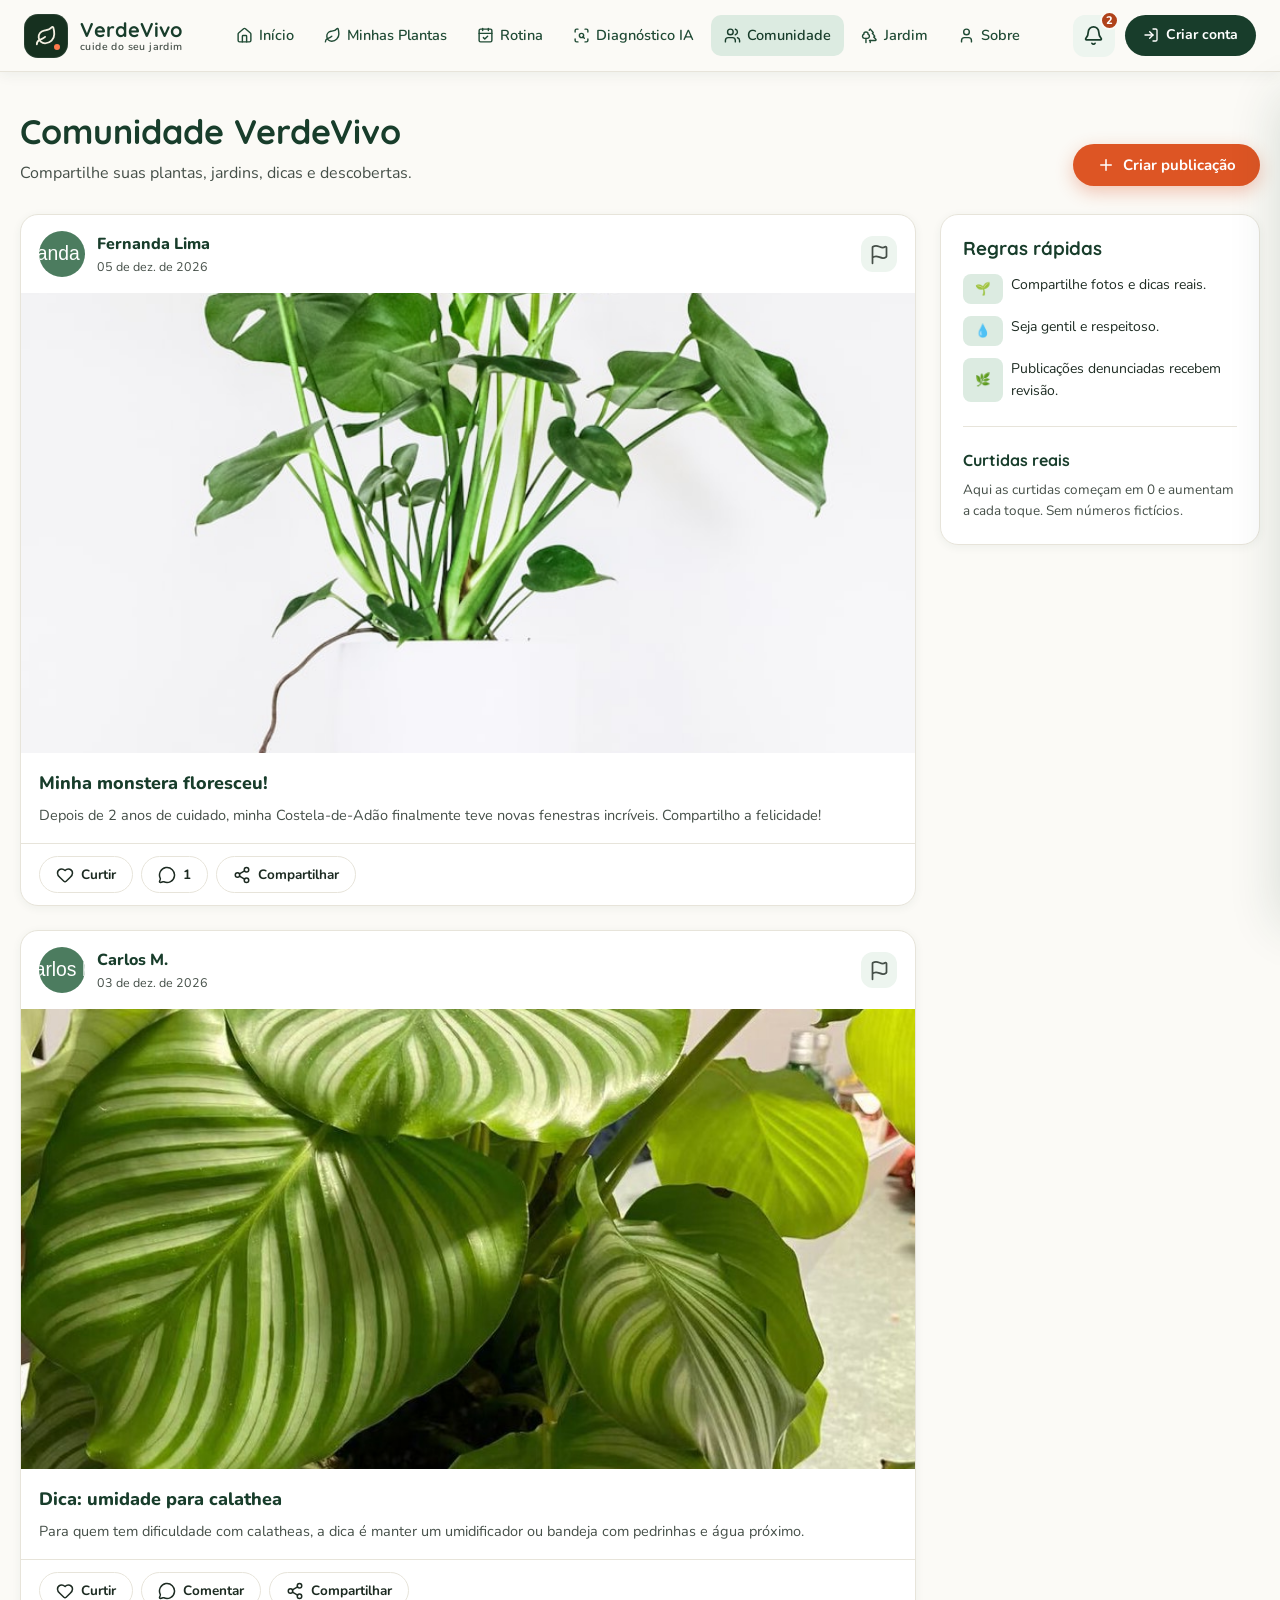
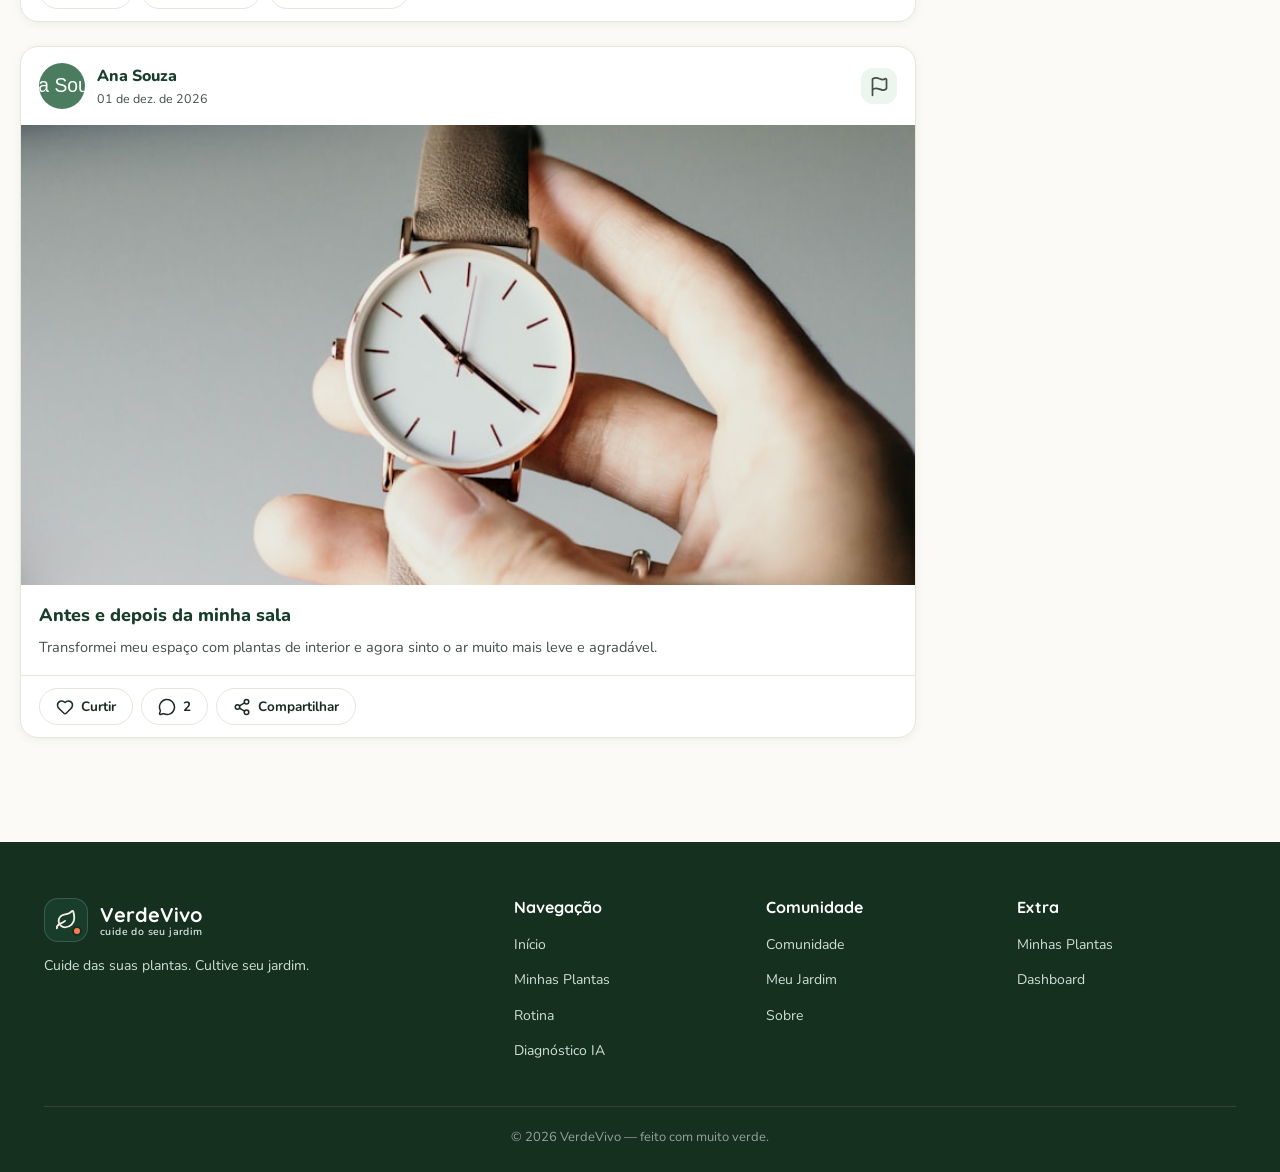
==== community.html @ 072f6a98 "Floraee Mobile - Versao responsiva mobile com camera ao vivo e estrutura Flutter" ====
﻿<!DOCTYPE html>
<html lang="pt-BR">
<head>
  <meta charset="UTF-8">
  <meta name="viewport" content="width=device-width, initial-scale=1.0">
  <title>Comunidade — VerdeVivo</title>
  <link rel="icon" type="image/svg+xml" href="assets/icons/favicon.svg">
  <link rel="preconnect" href="https://fonts.googleapis.com">
  <link rel="preconnect" href="https://fonts.gstatic.com" crossorigin>
  <link href="https://fonts.googleapis.com/css2?family=Quicksand:wght@500;600;700&family=Nunito:wght@400;600;700;800&display=swap" rel="stylesheet">
  <link rel="stylesheet" href="css/style.css">
</head>
<body>
  <div id="navbar"></div>

  <main class="main-pad" style="background:var(--bg)">
    <div class="container page-section">
      <div class="section-head">
        <div>
          <h1 class="page-title">Comunidade VerdeVivo</h1>
          <p class="page-sub">Compartilhe suas plantas, jardins, dicas e descobertas.</p>
        </div>
        <button class="btn btn-primary" data-open-post-modal><svg data-lucide="plus" width="18" height="18"></svg>Criar publicação</button>
      </div>

      <div class="grid" style="grid-template-columns:1fr 320px;gap:24px">
        <div id="post-feed"></div>

        <aside>
          <div class="card" style="padding:22px;position:sticky;top:calc(var(--nav-h) + 20px)">
            <h3 style="margin-bottom:14px">Regras rápidas</h3>
            <ul style="list-style:none;display:flex;flex-direction:column;gap:12px">
              <li class="flex gap-8"><span class="badge badge-green" style="border-radius:8px">🌱</span><span style="font-size:14px">Compartilhe fotos e dicas reais.</span></li>
              <li class="flex gap-8"><span class="badge badge-green" style="border-radius:8px">💧</span><span style="font-size:14px">Seja gentil e respeitoso.</span></li>
              <li class="flex gap-8"><span class="badge badge-green" style="border-radius:8px">🌿</span><span style="font-size:14px">Publicações denunciadas recebem revisão.</span></li>
            </ul>
            <hr class="divider">
            <h4 style="margin-bottom:8px">Curtidas reais</h4>
            <p class="text-muted" style="font-size:13.5px">Aqui as curtidas começam em 0 e aumentam a cada toque. Sem números fictícios.</p>
          </div>
        </aside>
      </div>
    </div>
  </main>

  <footer class="footer">
    <div class="container">
      <div class="footer-grid">
        <div>
          <a class="brand" href="index.html">
            <span class="brand-logo"><svg class="leaf" data-lucide="leaf" width="22" height="22"></svg><span class="dot"></span></span>
            <span class="brand-text"><span class="brand-name">VerdeVivo</span><span class="brand-tag">cuide do seu jardim</span></span>
          </a>
          <p class="about">Cuide das suas plantas. Cultive seu jardim.</p>
        </div>
        <div><h4>Navegação</h4><ul><li><a href="index.html">Início</a></li><li><a href="plants.html">Minhas Plantas</a></li><li><a href="routine.html">Rotina</a></li><li><a href="diagnosis.html">Diagnóstico IA</a></li></ul></div>
        <div><h4>Comunidade</h4><ul><li><a href="community.html">Comunidade</a></li><li><a href="garden.html">Meu Jardim</a></li><li><a href="profile.html">Sobre</a></li></ul></div>
        <div><h4>Extra</h4><ul><li><a href="plants.html">Minhas Plantas</a></li><li><a href="index.html">Dashboard</a></li></ul></div>
      </div>
      <div class="footer-bottom">© 2026 VerdeVivo — feito com muito verde.</div>
    </div>
  </footer>

  <!-- Create/Edit post modal -->
  <div class="modal-overlay" id="post-modal">
    <div class="modal">
      <div class="modal-head"><h3 id="post-modal-title">Criar publicação</h3><button class="modal-close" data-close-modal><svg data-lucide="x" width="20" height="20"></svg></button></div>
      <form id="post-form">
        <input type="hidden" id="post-id">
        <div class="field"><label>Título</label><input id="post-title" required placeholder="Ex: Minha monstera floresceu!"></div>
        <div class="field"><label>Descrição</label><textarea id="post-desc" placeholder="Conte para a comunidade..."></textarea></div>
        <div class="field"><label>Foto (opcional)</label>
          <div class="upload-area" id="post-upload" style="padding:24px;text-align:left;border-radius:14px">
            <div class="flex items-center gap-12">
              <span class="m-icon m-icon-green"><svg data-lucide="image-plus" width="22" height="22"></svg></span>
              <div><strong>Escolher imagem</strong><div class="text-muted" style="font-size:12.5px">JPG ou PNG</div></div>
            </div>
            <input type="file" id="post-file" accept="image/*" hidden>
          </div>
          <div id="post-img-preview" class="hidden mt-8" style="position:relative">
            <img id="post-img-el" style="width:100%;max-height:200px;object-fit:cover;border-radius:12px" alt="prévia">
            <button type="button" class="btn btn-ghost btn-sm" id="post-remove-img" style="position:absolute;top:10px;right:10px">Remover</button>
          </div>
          <input type="hidden" id="post-image-data" value="">
        </div>
        <button class="btn btn-primary btn-block" type="submit">Publicar</button>
      </form>
    </div>
  </div>

  <!-- Report modal -->
  <div class="modal-overlay" id="report-modal">
    <div class="modal" style="max-width:420px">
      <div class="modal-head"><h3>Denunciar publicação</h3><button class="modal-close" data-close-modal><svg data-lucide="x" width="20" height="20"></svg></button></div>
      <p class="text-muted" style="margin-bottom:16px">Obrigado por ajudar a manter a comunidade saudável. Recebemos sua denúncia.</p>
      <button class="btn btn-primary btn-block" data-confirm-report>Enviar denúncia</button>
    </div>
  </div>

  <script src="js/app.js"></script>
  <script src="js/plants.js"></script>
  <script src="js/ui.js"></script>
  <script src="js/community.js"></script>
  <script src="js/lucide.min.js"></script>
  <script>
    App.init('community');
    UI.bindGlobalEvents();

    let reportTarget = null;

    function renderFeed() {
      const posts = Community.getPosts();
      const feed = document.getElementById('post-feed');
      if (!posts.length) {
        feed.innerHTML = `<div class="card empty-state"><div class="e-icon"><svg data-lucide="users" width="44" height="44"></svg></div><h3>Ainda não há publicações</h3><p>Seja a primeira pessoa a compartilhar!</p></div>`;
        return;
      }
      feed.innerHTML = posts.map(p => Community.postHtml(p)).join('');
      if (window.lucide) window.lucide.createIcons();
    }

    document.addEventListener('click', (e) => {
      const like = e.target.closest('[data-like-post]');
      if (like) {
        const id = like.getAttribute('data-like-post');
        const posts = App.getPosts();
        const p = posts.find(x => x.id === id);
        if (p) {
          p.liked = !p.liked;
          p.likes = Math.max(0, p.likes + (p.liked ? 1 : -1));
          App.savePosts(posts);
          renderFeed();
        }
        return;
      }

      const share = e.target.closest('[data-share-post]');
      if (share) {
        const id = share.getAttribute('data-share-post');
        const p = App.getPosts().find(x => x.id === id);
        try {
          const text = `🌿 ${p.title} — via VerdeVivo`;
          if (navigator.share) navigator.share({ title: p.title, text }).catch(() => {});
          else if (navigator.clipboard) { navigator.clipboard.writeText(text); App.toast('Link copiado!', 'Publicação pronta para compartilhar.'); }
        } catch (err) { App.toast('Erro ao compartilhar', '', 'error'); }
        return;
      }

      const ct = e.target.closest('[data-comment-toggle]');
      if (ct) {
        const id = ct.getAttribute('data-comment-toggle');
        const box = document.querySelector(`[data-comments="${id}"]`);
        if (box) box.classList.toggle('hidden');
        return;
      }

      const report = e.target.closest('[data-report-post]');
      if (report) {
        reportTarget = report.getAttribute('data-report-post');
        document.getElementById('report-modal').classList.add('open');
        return;
      }

      const del = e.target.closest('[data-del-post]');
      if (del) {
        const id = del.getAttribute('data-del-post');
        if (!confirm('Excluir esta publicação?')) return;
        App.savePosts(App.getPosts().filter(x => x.id !== id));
        App.toast('Publicação excluída', '', 'warn');
        renderFeed();
        return;
      }

      const edit = e.target.closest('[data-edit-post]');
      if (edit) {
        const id = edit.getAttribute('data-edit-post');
        const p = App.getPosts().find(x => x.id === id);
        if (p) openPostModal(p);
        return;
      }
    });

    document.addEventListener('submit', (e) => {
      const form = e.target.closest('[data-comment-form]');
      if (!form) return;
      e.preventDefault();
      const id = form.getAttribute('data-comment-form');
      const input = form.querySelector('input');
      const text = input.value.trim();
      if (!text) return;
      if (!App.isLoggedIn()) {
        App.openModal('login-modal');
        App.toast('Crie uma conta para comentar', 'Navegue à vontade, mas comentar exige uma conta.', 'warn');
        return;
      }
      const posts = App.getPosts();
      const p = posts.find(x => x.id === id);
      if (p) {
        p.comments = p.comments || [];
        p.comments.push({ author: App.getProfile().name || 'Jardineiro', text });
        App.savePosts(posts);
        App.toast('Comentário adicionado', 'Obrigado pela interação!');
        renderFeed();
      }
    });

    document.querySelector('[data-open-post-modal]').addEventListener('click', () => {
      if (!App.isLoggedIn()) {
        App.openModal('login-modal');
        App.toast('Crie uma conta para publicar', 'Navegue à vontade, mas publicar exige uma conta.', 'warn');
        return;
      }
      openPostModal(null);
    });

    function openPostModal(post) {
      document.getElementById('post-modal-title').textContent = post ? 'Editar publicação' : 'Criar publicação';
      document.getElementById('post-id').value = post ? post.id : '';
      document.getElementById('post-title').value = post ? post.title : '';
      document.getElementById('post-desc').value = post ? post.desc : '';
      document.getElementById('post-image-data').value = post && post.image ? post.image : '';
      togglePreview(!!(post && post.image));
      document.getElementById('post-modal').classList.add('open');
    }

    function togglePreview(show) {
      const prev = document.getElementById('post-img-preview');
      prev.classList.toggle('hidden', !show);
      if (show) document.getElementById('post-img-el').src = document.getElementById('post-image-data').value;
    }

    document.getElementById('post-upload').addEventListener('click', () => document.getElementById('post-file').click());
    document.getElementById('post-file').addEventListener('change', (e) => {
      const f = e.target.files[0];
      if (!f) return;
      const reader = new FileReader();
      reader.onload = (ev) => {
        document.getElementById('post-image-data').value = ev.target.result;
        togglePreview(true);
      };
      reader.readAsDataURL(f);
    });
    document.getElementById('post-remove-img').addEventListener('click', () => {
      document.getElementById('post-image-data').value = '';
      document.getElementById('post-file').value = '';
      togglePreview(false);
    });

    document.getElementById('post-form').addEventListener('submit', (e) => {
      e.preventDefault();
      const id = document.getElementById('post-id').value;
      const data = {
        title: document.getElementById('post-title').value.trim(),
        desc: document.getElementById('post-desc').value.trim(),
        image: document.getElementById('post-image-data').value || null,
      };
      const posts = App.getPosts();
      if (id) {
        const p = posts.find(x => x.id === id);
        if (p) Object.assign(p, data);
        App.savePosts(posts);
        App.toast('Publicação atualizada!', 'Suas alterações foram salvas.');
      } else {
        const me = App.getProfile();
        const unique = (postCount) => me.name + (postCount > 0 ? ` ${postCount + 1}` : '');
        posts.unshift({
          id: 'post' + Date.now(),
          author: me.name || 'Jardineiro(a)',
          avatar: null,
          date: App.formatDate(new Date()),
          ...data,
          likes: 0,
          liked: false,
          comments: [],
          userId: Community.ME_ID,
          reported: false,
        });
        App.savePosts(posts);
        App.toast('Publicação criada! 🎉', 'Sua publicação está no ar.');
      }
      document.getElementById('post-modal').classList.remove('open');
      renderFeed();
    });

    document.querySelector('[data-confirm-report]').addEventListener('click', () => {
      const posts = App.getPosts();
      const p = posts.find(x => x.id === reportTarget);
      if (p) { p.reported = true; App.savePosts(posts); }
      document.getElementById('report-modal').classList.remove('open');
      App.toast('Denúncia enviada', 'Nossa equipe vai revisar.');
    });

    renderFeed();
    window.__refreshAll = renderFeed;
  </script>
</body>
</html>
---- css/style.css ----
/* ============================================================
   VerdeVivo - Design System & Base Styles
   ============================================================ */

:root {
  /* Brand colors */
  --green-dark: #183d2b;
  --green-dark-2: #16301f;
  --green-medium: #4c7c5f;
  --green-medium-2: #2e5d42;
  --green-light: #dcebe1;
  --green-lighter: #edf5ef;
  --green-ink: #204b35;
  --coral: #ff7a4d;
  --coral-dark: #dd5524;
  --coral-light: #ffe9df;
  /* Coral escuro, para textos e ícones sobre fundo claro */
  --coral-ink: #b0421a;

  /* Neutrals */
  --white: #ffffff;
  --off-white: #fafaf7;
  --cream: #f7f5ee;
  --bg: #fbfaf6;
  --text: #1d2b22;
  --text-muted: #454f48;
  --text-light: #5f6a63;
  --border: #e7e4da;
  --card-bg: #ffffff;

  /* Status colors */
  --success: #3fae6a;
  --warning: #f0a53a;
  --danger: #e2564a;
  --info: #3d8bd6;
  /* Versões escuras: texto e ícones com bom contraste em fundo claro */
  --success-ink: #1e7a45;
  --warning-ink: #8f5e14;
  --danger-ink: #bb3b30;
  --info-ink: #2664a0;

  /* Shape & shadows */
  --radius: 18px;
  --radius-sm: 12px;
  --radius-lg: 26px;
  --shadow-sm: 0 2px 10px rgba(30, 61, 43, 0.06);
  --shadow: 0 8px 30px rgba(30, 61, 43, 0.10);
  --shadow-lg: 0 18px 50px rgba(30, 61, 43, 0.16);

  /* Typography */
  --font: 'Nunito', system-ui, -apple-system, 'Segoe UI', sans-serif;
  --font-display: 'Quicksand', var(--font);

  --nav-h: 72px;
  --transition: 0.25s ease;
}

* { box-sizing: border-box; margin: 0; padding: 0; }

html { scroll-behavior: smooth; }

body {
  font-family: var(--font);
  background: var(--bg);
  color: var(--text);
  line-height: 1.6;
  -webkit-font-smoothing: antialiased;
  font-size: 16px;
}

h1, h2, h3, h4, h5 {
  font-family: var(--font-display);
  font-weight: 700;
  line-height: 1.2;
  color: var(--green-dark);
}

img { max-width: 100%; display: block; }

a { color: var(--green-medium-2); text-decoration: none; }
a:hover { color: var(--green-dark); }

button { font-family: var(--font); cursor: pointer; }
button:disabled { cursor: not-allowed; opacity: 0.6; }

input, select, textarea { font-family: var(--font); }

.container {
  width: 100%;
  max-width: 1240px;
  margin: 0 auto;
  padding: 0 24px;
}

.section { padding: 56px 0; }
.section-sm { padding: 24px 0; }

/* ---------- Buttons ---------- */
.btn {
  display: inline-flex;
  align-items: center;
  justify-content: center;
  gap: 8px;
  padding: 12px 24px;
  border-radius: 999px;
  font-weight: 700;
  font-size: 15px;
  border: none;
  transition: var(--transition);
  white-space: nowrap;
  line-height: 1.2;
}

.btn svg { width: 18px; height: 18px; }

.btn-primary {
  background: var(--coral-dark);
  color: #fff;
  box-shadow: 0 6px 18px rgba(221, 85, 36, 0.32);
}
.btn-primary:hover { background: var(--coral-ink); transform: translateY(-1px); box-shadow: 0 8px 22px rgba(221, 85, 36, 0.42); }

.btn-green {
  background: var(--green-medium);
  color: #fff;
}
.btn-green:hover { background: var(--green-medium-2); transform: translateY(-1px); }

.btn-outline {
  background: transparent;
  color: var(--green-dark);
  border: 2px solid var(--green-dark);
}
.btn-outline:hover { background: var(--green-dark); color: #fff; }

.btn-ghost {
  background: var(--green-lighter);
  color: var(--green-medium-2);
}
.btn-ghost:hover { background: var(--green-light); }

.btn-light {
  background: #fff;
  color: var(--green-dark);
  box-shadow: var(--shadow);
}
.btn-light:hover { transform: translateY(-1px); }

.btn-sm { padding: 8px 16px; font-size: 13.5px; }
.btn-block { width: 100%; }

/* ---------- Cards ---------- */
.card {
  background: var(--card-bg);
  border-radius: var(--radius);
  box-shadow: var(--shadow-sm);
  border: 1px solid var(--border);
  overflow: hidden;
  transition: var(--transition);
}

.card-hover:hover {
  transform: translateY(-4px);
  box-shadow: var(--shadow);
}

/* ---------- Badges ---------- */
.badge {
  display: inline-flex;
  align-items: center;
  gap: 6px;
  padding: 5px 12px;
  border-radius: 999px;
  font-size: 12.5px;
  font-weight: 700;
}
.badge-green { background: var(--green-light); color: var(--green-dark); }
.badge-warning { background: #fdf0dc; color: var(--warning-ink); }
.badge-danger { background: #fde8e5; color: var(--danger-ink); }
.badge-info { background: #e3f0fb; color: var(--info-ink); }
.badge-muted { background: #eef0ec; color: var(--text-muted); }
.badge-coral { background: var(--coral-light); color: var(--coral-ink); }

/* ---------- Navbar ---------- */
.nav {
  position: fixed;
  top: 0;
  left: 0;
  right: 0;
  height: var(--nav-h);
  background: var(--bg);
  border-bottom: 1px solid var(--border);
  z-index: 1000;
  box-shadow: 0 2px 14px rgba(24, 61, 43, 0.07);
}
.nav-inner {
  max-width: 1320px;
  margin: 0 auto;
  height: 100%;
  display: flex;
  align-items: center;
  justify-content: space-between;
  padding: 0 24px;
  gap: 16px;
}

.brand {
  display: flex;
  align-items: center;
  gap: 12px;
  color: #fff;
  text-decoration: none;
}
.brand-logo {
  width: 44px;
  height: 44px;
  border-radius: 14px;
  background: var(--green-dark-2);
  display: flex;
  align-items: center;
  justify-content: center;
  position: relative;
  box-shadow: inset 0 0 0 1px rgba(255,255,255,0.08);
}
.brand-logo .leaf {
  color: #f4efe2;
  width: 22px;
  height: 22px;
}
.brand-logo .dot {
  position: absolute;
  bottom: 6px;
  right: 6px;
  width: 10px;
  height: 10px;
  border-radius: 50%;
  background: var(--coral);
  border: 2px solid var(--green-dark-2);
}
.brand-text { display: flex; flex-direction: column; line-height: 1.1; }
.brand-name { font-family: var(--font-display); font-weight: 700; font-size: 20px; color: var(--green-dark); }
.brand-tag { font-size: 10.5px; color: var(--text-muted); letter-spacing: 0.4px; font-weight: 600; }

.nav-links {
  display: flex;
  align-items: center;
  gap: 4px;
  list-style: none;
}
.nav-links a.nav-link {
  color: var(--green-ink);
  font-size: 14.5px;
  font-weight: 600;
  padding: 9px 13px;
  border-radius: 10px;
  transition: var(--transition);
  display: flex;
  align-items: center;
  gap: 6px;
}
.nav-links a.nav-link svg { width: 17px; height: 17px; }
.nav-links a.nav-link:hover { background: var(--green-lighter); color: var(--green-dark); }
.nav-links a.nav-link.active { background: var(--green-light); color: var(--green-dark); }

.nav-actions {
  display: flex;
  align-items: center;
  gap: 10px;
}

.icon-btn {
  position: relative;
  background: var(--green-lighter);
  border: none;
  width: 42px;
  height: 42px;
  border-radius: 12px;
  color: var(--green-dark);
  display: inline-flex;
  align-items: center;
  justify-content: center;
  transition: var(--transition);
}
.icon-btn:hover { background: var(--green-light); }
.icon-btn svg { width: 21px; height: 21px; }
.icon-btn .dot-count {
  position: absolute;
  top: -4px;
  right: -4px;
  background: var(--coral-ink);
  color: #fff;
  font-size: 11px;
  font-weight: 800;
  min-width: 19px;
  height: 19px;
  border-radius: 99px;
  display: flex;
  align-items: center;
  justify-content: center;
  padding: 0 4px;
  border: 2px solid var(--bg);
}
.icon-btn .dot-count.hide { display: none; }
@keyframes bump { 0% { transform: scale(1); } 40% { transform: scale(1.15); } 100% { transform: scale(1); } }
.icon-btn.bump { animation: bump 0.5s ease; }

.nav-user {
  display: flex;
  align-items: center;
  gap: 8px;
  background: var(--green-lighter);
  padding: 5px 14px 5px 5px;
  border-radius: 999px;
  color: var(--green-dark);
  text-decoration: none;
  transition: var(--transition);
}
.nav-user:hover { background: var(--green-light); }
.nav-user .avatar {
  width: 32px;
  height: 32px;
  border-radius: 50%;
  background: var(--green-medium);
  object-fit: cover;
  border: 2px solid rgba(24, 61, 43, 0.18);
}
.nav-user span { font-size: 13.5px; font-weight: 700; }

.btn-login {
  background: var(--green-dark);
  color: #fff;
  padding: 9px 18px;
  border-radius: 999px;
  font-weight: 700;
  font-size: 14px;
  display: inline-flex;
  align-items: center;
  gap: 7px;
  transition: var(--transition);
}
.btn-login:hover { background: var(--green-medium-2); color: #fff; }

.nav-burger {
  background: var(--green-lighter);
  border: none;
  width: 42px;
  height: 42px;
  border-radius: 12px;
  color: var(--green-dark);
  display: none;
  align-items: center;
  justify-content: center;
  transition: var(--transition);
}
.nav-burger:hover { background: var(--green-light); }
.nav-burger svg { width: 24px; height: 24px; }

/* Mobile nav drawer */
.mobile-nav {
  position: fixed;
  top: var(--nav-h);
  left: 0;
  right: 0;
  bottom: 0;
  background: var(--bg);
  box-shadow: 0 24px 48px rgba(24, 61, 43, 0.16);
  transform: translateX(100%);
  transition: transform 0.3s ease;
  z-index: 999;
  overflow-y: auto;
  padding: 20px 24px 40px;
}
.mobile-nav.open { transform: translateX(0); }
.mobile-nav a.nav-link {
  display: flex;
  align-items: center;
  gap: 14px;
  color: var(--green-ink);
  font-size: 18px;
  font-weight: 700;
  padding: 15px 12px;
  border-radius: 14px;
  border-bottom: 1px solid var(--border);
}
.mobile-nav a.nav-link svg { width: 22px; height: 22px; }
.mobile-nav a.nav-link:hover, .mobile-nav a.nav-link.active { background: var(--green-light); color: var(--green-dark); }
.mobile-nav .mobile-actions { display: flex; flex-direction: column; gap: 12px; margin-top: 20px; }

/* ---------- Layout helpers ---------- */
.grid { display: grid; gap: 20px; }
.grid-2 { grid-template-columns: repeat(2, 1fr); }
.grid-3 { grid-template-columns: repeat(3, 1fr); }
.grid-4 { grid-template-columns: repeat(4, 1fr); }

.flex { display: flex; }
.flex-col { flex-direction: column; }
.items-center { align-items: center; }
.justify-between { justify-content: space-between; }
.justify-center { justify-content: center; }
.gap-8 { gap: 8px; }
.gap-12 { gap: 12px; }
.gap-16 { gap: 16px; }
.gap-20 { gap: 20px; }
.wrap { flex-wrap: wrap; }
.mt-8 { margin-top: 8px; }
.mt-16 { margin-top: 16px; }
.mt-24 { margin-top: 24px; }
.mt-32 { margin-top: 32px; }
.mb-8 { margin-bottom: 8px; }
.mb-16 { margin-bottom: 16px; }
.mb-24 { margin-bottom: 24px; }
.mb-32 { margin-bottom: 32px; }

.page-title { font-size: 34px; margin-bottom: 8px; }
.page-sub { color: var(--text-muted); font-size: 16px; }
.text-muted { color: var(--text-muted); }
.text-coral { color: var(--coral-ink); }
.text-center { text-align: center; }

hr.divider { border: none; border-top: 1px solid var(--border); margin: 24px 0; }

/* ---------- Hero ---------- */
.hero {
  background: linear-gradient(135deg, var(--green-dark) 0%, var(--green-dark-2) 70%);
  position: relative;
  overflow: hidden;
  color: #fff;
  min-height: 520px;
  display: flex;
  align-items: center;
}
.hero::after {
  content: '';
  position: absolute;
  inset: 0;
  background: radial-gradient(600px 300px at 85% 20%, rgba(255,122,77,0.15), transparent 60%),
              radial-gradient(500px 300px at 10% 85%, rgba(120, 190, 150, 0.15), transparent 60%);
  pointer-events: none;
}
.hero-grid {
  position: relative;
  z-index: 2;
  display: grid;
  grid-template-columns: 1.1fr 1fr;
  gap: 40px;
  align-items: center;
}
.hero h1 {
  color: #fff;
  font-size: 50px;
  line-height: 1.08;
  margin-bottom: 20px;
  max-width: 560px;
}
.hero p {
  color: #cfdfd3;
  font-size: 18px;
  max-width: 480px;
  margin-bottom: 30px;
}
.hero-actions { display: flex; gap: 14px; flex-wrap: wrap; }
.hero-visual { position: relative; display: flex; justify-content: center; }
.hero-plants {
  width: 100%;
  max-width: 440px;
  border-radius: 26px;
  box-shadow: var(--shadow-lg);
  height: 400px;
  object-fit: cover;
}
.hero-float {
  position: absolute;
  background: rgba(255,255,255,0.96);
  border-radius: 16px;
  box-shadow: var(--shadow);
  padding: 12px 16px;
  display: flex;
  align-items: center;
  gap: 12px;
  backdrop-filter: blur(4px);
}
.hero-float .f-icon {
  width: 42px; height: 42px;
  border-radius: 12px;
  display: flex; align-items: center; justify-content: center;
  flex-shrink: 0;
}
.hero-float .f-icon svg { width: 22px; height: 22px; }
.hero-float .f-label { font-size: 11px; color: var(--text-muted); font-weight: 600; }
.hero-float .f-value { font-size: 16px; font-weight: 800; color: var(--green-dark); }
.float-1 { top: 30px; left: -20px; }
.float-2 { bottom: 40px; right: -20px; }
.float-3 { top: 50%; left: -30px; transform: translateY(-50%); }

/* ---------- Summary (metric) cards ---------- */
.metric-card {
  background: #fff;
  border-radius: var(--radius);
  padding: 24px;
  box-shadow: var(--shadow-sm);
  border: 1px solid var(--border);
  display: flex;
  flex-direction: column;
  gap: 10px;
  transition: var(--transition);
}
.metric-card:hover { transform: translateY(-4px); box-shadow: var(--shadow); }
.metric-card .m-icon {
  width: 48px; height: 48px;
  border-radius: 14px;
  display: flex; align-items: center; justify-content: center;
}
.metric-card .m-icon svg { width: 24px; height: 24px; }
.metric-card .m-value { font-family: var(--font-display); font-size: 30px; font-weight: 700; color: var(--green-dark); }
.metric-card .m-label { font-size: 13.5px; color: var(--text-muted); font-weight: 600; }
.metric-card .m-status { font-size: 13px; font-weight: 700; }
.m-icon-green { background: var(--green-lighter); color: var(--green-medium-2); }
.m-icon-coral { background: var(--coral-light); color: var(--coral-ink); }
.m-icon-blue { background: #e3f0fb; color: var(--info-ink); }
.m-icon-warn { background: #fdf0dc; color: var(--warning-ink); }

/* ---------- Section headers ---------- */
.section-head { display: flex; align-items: flex-end; justify-content: space-between; margin-bottom: 28px; gap: 16px; flex-wrap: wrap; }
.section-head h2 { font-size: 26px; }
.section-head .sub { color: var(--text-muted); margin-top: 4px; font-size: 15px; }

/* ---------- Plant image orientation fix ---------- */
/* Plant photos are stored mirrored; flip them horizontally on screen. */
.hero-plants,
.plant-card .pc-img,
.mini-card img,
.monitor-card img,
.garden-plant img,
.post-img,
.result-img,
#detail-grid img {
  transform: scaleX(-1);
}

/* ---------- Plant cards ---------- */
.plant-card { position: relative; }
.plant-card .pc-img {
  height: 190px;
  width: 100%;
  object-fit: cover;
  border-bottom: 1px solid var(--border);
}
.plant-card .pc-body { padding: 18px; }
.plant-card .pc-name { font-size: 19px; }
.plant-card .pc-species { color: var(--text-muted); font-size: 13.5px; margin-bottom: 14px; }
.plant-card .pc-stats { display: grid; grid-template-columns: repeat(3, 1fr); gap: 12px; margin: 14px 0; }
.plant-card .pc-stat { text-align: center; }
.plant-card .pc-stat .v { font-weight: 800; font-size: 16px; color: var(--green-dark); }
.plant-card .pc-stat .l { font-size: 11.5px; color: var(--text-muted); }
.plant-card .pc-actions { display: flex; gap: 10px; }

/* Attention / monitoring small cards */
.mini-card {
  background: #fff;
  border-radius: var(--radius-sm);
  border: 1px solid var(--border);
  display: flex;
  gap: 14px;
  padding: 14px;
  align-items: center;
  transition: var(--transition);
  box-shadow: var(--shadow-sm);
}
.mini-card:hover { transform: translateY(-3px); box-shadow: var(--shadow); }
.mini-card img { width: 58px; height: 58px; border-radius: 12px; object-fit: cover; flex-shrink: 0; }
.mini-card .mc-info { flex: 1; min-width: 0; }
.mini-card .mc-name { font-weight: 800; font-size: 15px; color: var(--green-dark); }
.mini-card .mc-sub { font-size: 12.5px; color: var(--text-muted); }
.mini-card .mc-meta { font-size: 12px; color: var(--text-muted); margin-top: 6px; font-weight: 600; }

.monitor-card {
  background: #fff;
  border-radius: var(--radius);
  border: 1px solid var(--border);
  overflow: hidden;
  box-shadow: var(--shadow-sm);
  transition: var(--transition);
}
.monitor-card:hover { transform: translateY(-4px); box-shadow: var(--shadow); }
.monitor-card img { height: 150px; width: 100%; object-fit: cover; }
.monitor-card .m-body { padding: 16px; }
.monitor-card .m-name { font-weight: 800; color: var(--green-dark); }
.monitor-card .m-species { font-size: 13px; color: var(--text-muted); }

/* ---------- Circular progress ---------- */
.ring {
  --p: 0;
  --size: 84px;
  width: var(--size);
  height: var(--size);
  border-radius: 50%;
  background: conic-gradient(var(--ring-color, var(--green-medium)) calc(var(--p) * 1%), var(--border) 0);
  display: flex;
  align-items: center;
  justify-content: center;
}
.ring .ring-inner {
  width: calc(var(--size) - 14px);
  height: calc(var(--size) - 14px);
  background: #fff;
  border-radius: 50%;
  display: flex;
  align-items: center;
  justify-content: center;
  font-weight: 800;
  color: var(--green-dark);
  font-size: calc(var(--size) * 0.26);
}

/* ---------- Bars ---------- */
.bar { height: 10px; border-radius: 99px; background: var(--green-lighter); overflow: hidden; }
.bar > span { display: block; height: 100%; border-radius: 99px; background: var(--green-medium); transition: width 0.6s ease; }
.bar.bar-coral > span { background: var(--coral); }
.bar.bar-warn > span { background: var(--warning); }
.bar.bar-danger > span { background: var(--danger); }

/* ---------- Storage/Forms ---------- */
.field { display: flex; flex-direction: column; gap: 6px; margin-bottom: 16px; }
.field label { font-size: 13.5px; font-weight: 700; color: var(--green-dark); }
.field input, .field select, .field textarea {
  padding: 12px 14px;
  border-radius: 12px;
  border: 1.5px solid var(--border);
  background: #fff;
  font-size: 15px;
  color: var(--text);
  transition: var(--transition);
}
.field input:focus, .field select:focus, .field textarea:focus {
  outline: none;
  border-color: var(--green-medium);
  box-shadow: 0 0 0 3px rgba(76,124,95,0.15);
}
.field textarea { resize: vertical; min-height: 90px; }

/* ---------- Modal ---------- */
.modal-overlay {
  position: fixed;
  inset: 0;
  background: rgba(20,40,28,0.55);
  backdrop-filter: blur(4px);
  z-index: 1100;
  display: none;
  align-items: center;
  justify-content: center;
  padding: 20px;
}
.modal-overlay.open { display: flex; }
.modal {
  background: #fff;
  border-radius: 22px;
  width: 100%;
  max-width: 520px;
  max-height: 92vh;
  overflow-y: auto;
  padding: 28px;
  box-shadow: var(--shadow-lg);
  animation: modalIn 0.25s ease;
}
.modal-wide { max-width: 640px; }
@keyframes modalIn {
  from { transform: translateY(16px) scale(0.98); opacity: 0; }
  to { transform: translateY(0) scale(1); opacity: 1; }
}
.modal-head { display: flex; align-items: center; justify-content: space-between; margin-bottom: 20px; }
.modal-head h3 { font-size: 22px; }
.modal-close {
  background: var(--green-lighter);
  border: none;
  width: 38px; height: 38px;
  border-radius: 12px;
  display: flex; align-items: center; justify-content: center;
  color: var(--green-dark);
  transition: var(--transition);
}
.modal-close:hover { background: var(--green-light); }
.modal-close svg { width: 20px; height: 20px; }
.cam-frame {
  position: relative;
  background: #0f1a12;
  border-radius: 16px;
  overflow: hidden;
  aspect-ratio: 4 / 3;
  display: flex;
  align-items: center;
  justify-content: center;
}
.cam-frame video {
  width: 100%;
  height: 100%;
  object-fit: cover;
  display: block;
  transform: scaleX(-1);
}
.cam-hint {
  position: absolute;
  inset: 0;
  display: flex;
  align-items: center;
  justify-content: center;
  text-align: center;
  padding: 0 24px;
  color: #cfe3d4;
  font-size: 14.5px;
  line-height: 1.5;
}

/* ---------- Toast ---------- */
#toast-wrap {
  position: fixed;
  bottom: 24px;
  right: 24px;
  z-index: 2000;
  display: flex;
  flex-direction: column;
  gap: 12px;
  max-width: 380px;
}
.toast {
  display: flex;
  align-items: center;
  gap: 12px;
  background: #fff;
  border-radius: 16px;
  box-shadow: var(--shadow-lg);
  padding: 16px 18px;
  border-left: 5px solid var(--green-medium);
  animation: toastIn 0.3s ease;
}
.toast.success { border-left-color: var(--success); }
.toast.error { border-left-color: var(--danger); }
.toast.warn { border-left-color: var(--warning); }
.toast .t-icon { width: 40px; height: 40px; border-radius: 12px; display: flex; align-items: center; justify-content: center; flex-shrink: 0; }
.toast .t-icon svg { width: 20px; height: 20px; }
.toast .t-title { font-weight: 800; font-size: 14.5px; color: var(--green-dark); }
.toast .t-msg { font-size: 13px; color: var(--text-muted); }
@keyframes toastIn { from { transform: translateX(40px); opacity: 0; } to { transform: translateX(0); opacity: 1; } }

/* ---------- Empty state ---------- */
.empty-state {
  text-align: center;
  padding: 60px 20px;
  color: var(--text-muted);
}
.empty-state .e-icon {
  width: 90px; height: 90px;
  background: var(--green-lighter);
  border-radius: 50%;
  display: flex; align-items: center; justify-content: center;
  margin: 0 auto 20px;
  color: var(--green-medium);
}
.empty-state .e-icon svg { width: 44px; height: 44px; }
.empty-state h3 { color: var(--green-dark); margin-bottom: 6px; }

/* ---------- Skeleton ---------- */
.skeleton {
  position: relative;
  overflow: hidden;
  background: #eef0ec;
  border-radius: 8px;
}
.skeleton::after {
  content: '';
  position: absolute;
  inset: 0;
  transform: translateX(-100%);
  background: linear-gradient(90deg, transparent, rgba(255,255,255,0.7), transparent);
  animation: shimmer 1.4s infinite;
}
@keyframes shimmer { 100% { transform: translateX(100%); } }

/* ---------- Footer ---------- */
.footer {
  background: var(--green-dark-2);
  color: #cfe0d3;
  padding: 56px 0 24px;
  margin-top: 40px;
}
.footer-grid { display: grid; grid-template-columns: 2fr 1fr 1fr 1fr; gap: 32px; margin-bottom: 32px; }
.footer h4 { color: #fff; font-size: 16px; margin-bottom: 14px; }
.footer .brand-name { color: #fff; }
.footer .brand-tag { color: var(--green-light); }
.footer .brand-logo { background: var(--green-dark); box-shadow: inset 0 0 0 1px rgba(255,255,255,0.16); }
.footer ul { list-style: none; }
.footer ul li { margin-bottom: 10px; }
.footer ul a { color: #cfe0d3; font-size: 14px; }
.footer ul a:hover { color: #fff; }
.footer .about { font-size: 14px; line-height: 1.7; margin-top: 12px; max-width: 320px; }
.footer-bottom { border-top: 1px solid rgba(255,255,255,0.1); padding-top: 20px; text-align: center; font-size: 13px; color: #93a39a; }

/* ---------- Filters ---------- */
.filter-tabs { display: flex; gap: 10px; flex-wrap: wrap; }
.filter-tab {
  background: #fff;
  border: 1.5px solid var(--border);
  color: var(--green-dark);
  padding: 9px 18px;
  border-radius: 999px;
  font-weight: 700;
  font-size: 14px;
  transition: var(--transition);
}
.filter-tab:hover { border-color: var(--green-medium); }
.filter-tab.active { background: var(--green-dark); border-color: var(--green-dark); color: #fff; }

.search-input {
  position: relative;
}
.search-input svg { position: absolute; left: 14px; top: 50%; transform: translateY(-50%); width: 18px; height: 18px; color: var(--text-muted); }
.search-input input { padding-left: 42px; }

/* ---------- Timeline ---------- */
.timeline { position: relative; padding-left: 28px; }
.timeline::before { content: ''; position: absolute; left: 9px; top: 6px; bottom: 6px; width: 2px; background: var(--green-light); }
.tl-item { position: relative; padding-bottom: 26px; }
.tl-item:last-child { padding-bottom: 0; }
.tl-item::before {
  content: '';
  position: absolute;
  left: -25px;
  top: 6px;
  width: 16px;
  height: 16px;
  border-radius: 50%;
  background: var(--green-medium);
  border: 3px solid #fff;
  box-shadow: 0 0 0 2px var(--green-light);
}
.tl-dot-coral::before { background: var(--coral); }
.tl-title { font-weight: 800; color: var(--green-dark); }
.tl-date { font-size: 12.5px; color: var(--text-muted); }
.tl-desc { font-size: 14px; color: var(--text-muted); margin-top: 4px; }

/* ---------- Routine calendar ---------- */
.cal-week { display: grid; grid-template-columns: repeat(7, 1fr); gap: 10px; }
.cal-day {
  background: #fff;
  border: 1.5px solid var(--border);
  border-radius: 14px;
  padding: 14px 6px;
  text-align: center;
  transition: var(--transition);
  cursor: pointer;
  font-family: inherit;
  color: inherit;
}
.cal-day:hover { border-color: var(--green-light); }
.cal-day.selected { border-color: var(--green-medium); box-shadow: 0 0 0 3px rgba(76,124,95,0.16); }
.cal-day .cd-name { font-size: 11.5px; color: var(--text-muted); font-weight: 700; text-transform: uppercase; }
.cal-day .cd-num { font-family: var(--font-display); font-size: 22px; font-weight: 700; color: var(--green-dark); margin: 4px 0 8px; }
.cal-day .cd-dot { width: 9px; height: 9px; border-radius: 50%; margin: 0 auto; }
.cal-day.today { border-color: var(--coral); box-shadow: 0 0 0 3px rgba(255,122,77,0.18); }
.cal-day.completed .cd-dot { background: var(--success); }
.cal-day.partial .cd-dot { background: var(--warning); }
.cal-day.future .cd-dot { background: var(--border); }

/* ---------- Task card ---------- */
.task-card {
  background: #fff;
  border-radius: var(--radius);
  border: 1.5px solid var(--border);
  padding: 18px;
  display: flex;
  gap: 16px;
  align-items: flex-start;
  transition: var(--transition);
  box-shadow: var(--shadow-sm);
}
.task-card:hover { box-shadow: var(--shadow); }
.task-card .tc-time { font-weight: 800; color: var(--coral-ink); font-size: 15px; min-width: 48px; }
.task-card .tc-icon {
  width: 46px; height: 46px;
  border-radius: 14px;
  display: flex; align-items: center; justify-content: center;
  flex-shrink: 0;
}
.task-card .tc-icon svg { width: 22px; height: 22px; }
.task-card .tc-body { flex: 1; }
.task-card .tc-title { font-weight: 800; color: var(--green-dark); font-size: 16px; }
.task-card .tc-plant { font-size: 13.5px; color: var(--text-muted); font-weight: 600; }
.task-card .tc-desc { font-size: 13.5px; color: var(--text-muted); margin-top: 4px; }
.task-card .tc-meta { display: flex; gap: 8px; margin-top: 10px; flex-wrap: wrap; }
.task-card.done {
  background: var(--green-lighter);
  border-color: var(--green-light);
  opacity: 0.88;
}
.task-card.done .tc-title { text-decoration: line-through; }
.check-btn {
  width: 30px; height: 30px;
  border-radius: 9px;
  border: 2px solid var(--border);
  background: #fff;
  display: flex; align-items: center; justify-content: center;
  color: transparent;
  transition: var(--transition);
  flex-shrink: 0;
}
.check-btn svg { width: 18px; height: 18px; }
.task-card.done .check-btn { background: var(--success-ink); border-color: var(--success-ink); color: #fff; }

/* ---------- Notifications dropdown ---------- */
.nav-notif {
  position: relative;
}
.notif-dropdown {
  position: absolute;
  top: calc(100% + 12px);
  right: 0;
  width: 360px;
  max-height: 480px;
  overflow-y: auto;
  background: #fff;
  border-radius: 18px;
  box-shadow: var(--shadow-lg);
  border: 1px solid var(--border);
  z-index: 1200;
  display: none;
}
.notif-dropdown.open { display: block; animation: modalIn 0.2s ease; }
.notif-head { padding: 16px 18px; border-bottom: 1px solid var(--border); display: flex; justify-content: space-between; align-items: center; }
.notif-head h4 { font-size: 16px; }
.notif-item { display: flex; gap: 12px; padding: 14px 18px; border-bottom: 1px solid var(--border); }
.notif-item:last-child { border-bottom: none; }
.notif-item .nf-icon { width: 40px; height: 40px; border-radius: 12px; display: flex; align-items: center; justify-content: center; flex-shrink: 0; }
.notif-item .nf-icon svg { width: 19px; height: 19px; }
.notif-item.unread { background: var(--green-lighter); }
.notif-item .nf-title { font-size: 14px; font-weight: 700; color: var(--green-dark); }
.notif-item .nf-time { font-size: 12px; color: var(--text-muted); }
.notif-item .nf-dismiss { margin-left: auto; color: var(--text-muted); background: none; border: none; }
.notif-item .nf-dismiss svg { width: 16px; height: 16px; }

/* ---------- Diagnosis ---------- */
.upload-area {
  border: 2.5px dashed var(--green-medium);
  border-radius: var(--radius-lg);
  padding: 50px 24px;
  text-align: center;
  background: var(--green-lighter);
  cursor: pointer;
  transition: var(--transition);
}
.upload-area:hover { background: var(--green-light); border-color: var(--green-dark); }
.upload-area.dragover { background: var(--green-light); border-color: var(--green-dark); }
.upload-area .up-icon {
  width: 84px; height: 84px;
  border-radius: 50%;
  background: #fff;
  margin: 0 auto 18px;
  display: flex; align-items: center; justify-content: center;
  color: var(--green-medium);
  box-shadow: var(--shadow);
}
.upload-area .up-icon svg { width: 40px; height: 40px; }
.upload-area h3 { font-size: 20px; margin-bottom: 6px; }
.upload-area p { color: var(--text-muted); }
.upload-area .up-actions { display: flex; gap: 10px; justify-content: center; margin-top: 18px; flex-wrap: wrap; }

.analyzing { text-align: center; padding: 40px 20px; }
.spinner {
  width: 64px; height: 64px;
  border-radius: 50%;
  border: 5px solid var(--green-light);
  border-top-color: var(--green-medium);
  margin: 0 auto 20px;
  animation: spin 0.8s linear infinite;
}
@keyframes spin { to { transform: rotate(360deg); } }
.analyzing .scan-line {
  height: 3px;
  border-radius: 99px;
  background: linear-gradient(90deg, transparent, var(--green-medium), transparent);
  width: 60%;
  margin: 20px auto 0;
  animation: scan 1.2s ease-in-out infinite;
}
@keyframes scan { 0%,100% { transform: translateX(-20px); opacity: 0.3; } 50% { transform: translateX(20px); opacity: 1; } }

.result-img {
  width: 100%;
  max-height: 420px;
  object-fit: cover;
  border-radius: var(--radius);
  position: relative;
}
.vis-marker {
  position: absolute;
  transform: translate(-50%, -50%);
}
.vis-marker .v-pin {
  width: 30px; height: 30px;
  border-radius: 50%;
  background: var(--coral-dark);
  border: 3px solid #fff;
  box-shadow: var(--shadow);
  display: flex; align-items: center; justify-content: center;
  cursor: pointer;
  transition: var(--transition);
  color: #fff;
}
.vis-marker .v-pin:hover { transform: scale(1.15); }
.vis-marker .v-pin svg { width: 15px; height: 15px; }
.vis-marker .v-label {
  position: absolute;
  top: calc(100% + 6px);
  left: 50%;
  transform: translateX(-50%);
  background: #fff;
  padding: 5px 12px;
  border-radius: 999px;
  font-size: 12px;
  font-weight: 700;
  color: var(--green-dark);
  box-shadow: var(--shadow-sm);
  white-space: nowrap;
}

.problem-row { display: flex; align-items: flex-start; gap: 12px; padding: 14px; border-radius: 12px; background: var(--green-lighter); margin-bottom: 10px; }
.problem-row .p-icon { color: var(--danger); flex-shrink: 0; margin-top: 2px; }
.problem-row .p-icon svg { width: 20px; height: 20px; }
.problem-row .p-title { font-weight: 800; color: var(--green-dark); font-size: 14.5px; }
.problem-row .p-desc { font-size: 13.5px; color: var(--text-muted); }

.recovery-step {
  display: flex;
  gap: 16px;
  padding: 18px;
  border: 1.5px solid var(--border);
  border-radius: var(--radius);
  margin-bottom: 14px;
  background: #fff;
  transition: var(--transition);
}
.recovery-step:hover { border-color: var(--green-medium); }
.recovery-step .rs-num {
  width: 40px; height: 40px;
  border-radius: 12px;
  background: var(--green-light);
  color: var(--green-dark);
  font-weight: 800;
  display: flex; align-items: center; justify-content: center;
  flex-shrink: 0;
}
.recovery-step .rs-title { font-weight: 800; color: var(--green-dark); }
.recovery-step .rs-desc { font-size: 14px; color: var(--text-muted); }

/* ---------- Community ---------- */
.post-card { margin-bottom: 24px; }
.post-head { display: flex; align-items: center; gap: 12px; padding: 16px 18px; }
.post-head img { width: 46px; height: 46px; border-radius: 50%; object-fit: cover; }
.post-head .ph-name { font-weight: 800; color: var(--green-dark); }
.post-head .ph-date { font-size: 12.5px; color: var(--text-muted); }
.post-head .ph-actions { margin-left: auto; display: flex; gap: 6px; }
.post-img { width: 100%; max-height: 460px; object-fit: cover; }
.post-body { padding: 16px 18px; }
.post-body .p-title { font-size: 18px; font-weight: 800; color: var(--green-dark); }
.post-body .p-desc { font-size: 14.5px; color: var(--text-muted); margin-top: 6px; }
.post-actions { display: flex; gap: 8px; padding: 12px 18px; border-top: 1px solid var(--border); flex-wrap: wrap; }
.post-action {
  display: inline-flex;
  align-items: center;
  gap: 7px;
  padding: 8px 16px;
  border-radius: 999px;
  border: 1.5px solid var(--border);
  background: #fff;
  font-weight: 700;
  font-size: 13.5px;
  color: var(--text);
  transition: var(--transition);
}
.post-action:hover { border-color: var(--green-medium); background: var(--green-lighter); }
.post-action svg { width: 18px; height: 18px; }
.post-action.liked { background: var(--coral-light); border-color: var(--coral); color: var(--coral-ink); }
.comments { padding: 4px 18px 18px; border-top: 1px solid var(--border); }
.comment { display: flex; gap: 10px; padding: 12px 0; border-bottom: 1px solid var(--border); }
.comment:last-child { border-bottom: none; }
.comment img { width: 34px; height: 34px; border-radius: 50%; flex-shrink: 0; }
.comment .c-body { background: var(--bg); padding: 10px 14px; border-radius: 12px; flex: 1; }
.comment .c-name { font-weight: 800; font-size: 13.5px; color: var(--green-dark); }
.comment .c-text { font-size: 13.5px; color: var(--text); }
.comment-form { display: flex; gap: 10px; margin-top: 12px; }
.comment-form input { flex: 1; }

/* ---------- Garden ---------- */
.space-area {
  border: 2px dashed var(--border);
  border-radius: var(--radius);
  padding: 20px;
  min-height: 220px;
  background: var(--green-lighter);
  position: relative;
  transition: var(--transition);
}
.space-area:hover { border-color: var(--green-medium); }
.space-area .sa-title { display: flex; align-items: center; gap: 8px; font-weight: 800; color: var(--green-dark); margin-bottom: 14px; }
.space-area .sa-title svg { width: 20px; height: 20px; color: var(--green-medium); }
.garden-plant {
  display: inline-flex;
  align-items: center;
  gap: 8px;
  background: #fff;
  border-radius: 999px;
  padding: 6px 12px 6px 6px;
  margin: 6px;
  box-shadow: var(--shadow-sm);
  border: 1px solid var(--border);
  cursor: grab;
}
.garden-plant img { width: 32px; height: 32px; border-radius: 50%; object-fit: cover; }
.garden-plant span { font-size: 13px; font-weight: 700; color: var(--green-dark); }
.garden-plant .gp-remove { background: none; border: none; color: var(--text-muted); display: flex; }
.garden-plant .gp-remove svg { width: 15px; height: 15px; }
.garden-plant .gp-remove:hover { color: var(--danger); }

.stat-panel { display: grid; grid-template-columns: repeat(auto-fit, minmax(200px, 1fr)); gap: 16px; }

/* ---------- Profile ---------- */
.profile-hero {
  background: linear-gradient(135deg, var(--green-dark), var(--green-medium-2));
  border-radius: var(--radius-lg);
  padding: 32px;
  color: #fff;
  display: flex;
  flex-wrap: wrap;
  gap: 28px;
  align-items: center;
  flex-wrap: wrap;
  margin-bottom: 32px;
}
.profile-hero .ph-avatar { width: 110px; height: 110px; border-radius: 50%; border: 4px solid rgba(255,255,255,0.5); object-fit: cover; }
.profile-hero h2 { color: #fff; font-size: 30px; }
.profile-hero .ph-bio { color: #cfe0d3; }
.profile-hero .ph-stats { display: flex; gap: 24px; margin-top: 14px; flex-wrap: wrap; }
.profile-hero .ph-stat .v { font-family: var(--font-display); font-size: 24px; font-weight: 700; }
.profile-hero .ph-stat .l { font-size: 12.5px; color: #a9c4b0; }

.achievement {
  display: flex;
  align-items: center;
  gap: 16px;
  background: #fff;
  border: 1px solid var(--border);
  border-radius: var(--radius);
  padding: 16px;
  transition: var(--transition);
}
.achievement:hover { box-shadow: var(--shadow); transform: translateY(-3px); }
.achievement .a-icon { font-size: 32px; }
.achievement.locked { opacity: 0.65; }
.achievement .a-title { font-weight: 800; color: var(--green-dark); }
.achievement .a-desc { font-size: 13px; color: var(--text-muted); }

/* ---------- Chart container ---------- */
.chart-box { position: relative; height: 240px; }

/* ---------- Responsive ---------- */
@media (max-width: 992px) {
  .nav-links, .nav-actions .btn-login, .nav-actions .btn-green { display: none; }
  .nav-burger { display: flex; }
  .hero-grid { grid-template-columns: 1fr; }
  .hero { padding-top: 40px; }
  .hero h1 { font-size: 38px; }
  .grid-4 { grid-template-columns: repeat(2, 1fr); }
  .grid-3 { grid-template-columns: repeat(2, 1fr); }
  .footer-grid { grid-template-columns: 1fr 1fr; }
  .hero-float.float-1 { left: 0; }
  .hero-float.float-2 { right: 0; }
  .hero-float.float-3 { display: none; }
}

@media (max-width: 640px) {
  .container { padding: 0 16px; }
  .grid-2, .grid-3, .grid-4 { grid-template-columns: 1fr; }
  .hero h1 { font-size: 32px; }
  .page-title { font-size: 26px; }
  .cal-week { gap: 6px; }
  .cal-day { padding: 10px 2px; }
  .notif-dropdown { width: 310px; }
  .section-head h2 { font-size: 22px; }
  .footer-grid { grid-template-columns: 1fr; }
  .main-pad { padding-top: var(--nav-h); }
}

.main-pad { padding-top: var(--nav-h); }

/* Misc */
.page-section { padding: 40px 0; }
.hidden { display: none !important; }
.muted-link { color: var(--green-medium-2); text-decoration: underline; }
.img-round { border-radius: var(--radius); }
.shadow { box-shadow: var(--shadow); }
.sticky-actions { position: sticky; bottom: 16px; }

.dot-status { display: inline-flex; align-items: center; gap: 6px; font-weight: 700; font-size: 12.5px; }
.dot-status::before { content: ''; width: 9px; height: 9px; border-radius: 50%; background: var(--success); }
.dot-status.warn::before { background: var(--warning); }
.dot-status.danger::before { background: var(--danger); }
.dot-status.ok::before { background: var(--success); }
.dot-status.muted::before { background: var(--border); }
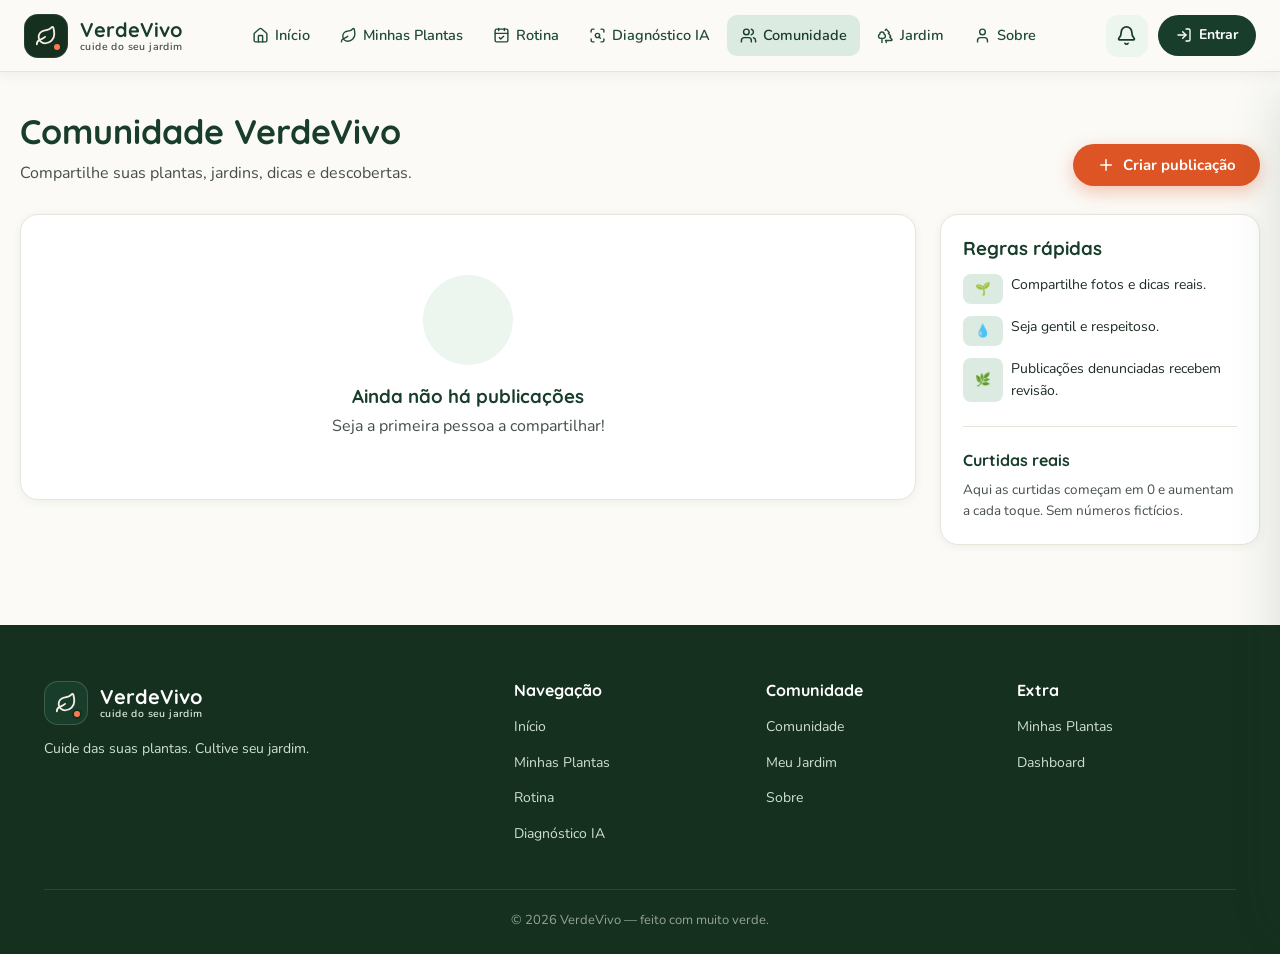
==== commit f375d275: "Sincroniza arquivos base (HTML/CSS/JS) e atualiza Flutter com autenticacao, PageGuard e edicao de pl" ====
--- a/community.html
+++ b/community.html
@@ -122,6 +122,7 @@
     document.addEventListener('click', (e) => {
       const like = e.target.closest('[data-like-post]');
       if (like) {
+        if (!App.requireLogin('Crie uma conta para curtir as publicações.')) return;
         const id = like.getAttribute('data-like-post');
         const posts = App.getPosts();
         const p = posts.find(x => x.id === id);
@@ -188,11 +189,7 @@
       const input = form.querySelector('input');
       const text = input.value.trim();
       if (!text) return;
-      if (!App.isLoggedIn()) {
-        App.openModal('login-modal');
-        App.toast('Crie uma conta para comentar', 'Navegue à vontade, mas comentar exige uma conta.', 'warn');
-        return;
-      }
+      if (!App.requireLogin('Crie uma conta para comentar nas publicações.')) return;
       const posts = App.getPosts();
       const p = posts.find(x => x.id === id);
       if (p) {
@@ -205,11 +202,7 @@
     });
 
     document.querySelector('[data-open-post-modal]').addEventListener('click', () => {
-      if (!App.isLoggedIn()) {
-        App.openModal('login-modal');
-        App.toast('Crie uma conta para publicar', 'Navegue à vontade, mas publicar exige uma conta.', 'warn');
-        return;
-      }
+      if (!App.requireLogin('Crie uma conta para publicar na comunidade.')) return;
       openPostModal(null);
     });
 
--- a/css/style.css
+++ b/css/style.css
@@ -536,6 +536,8 @@
 #detail-grid img {
   transform: scaleX(-1);
 }
+/* Do not mirror the fallback image or its alt text. */
+img.img-failed { transform: none !important; object-fit: contain; background: var(--green-lighter); }
 
 /* ---------- Plant cards ---------- */
 .plant-card { position: relative; }
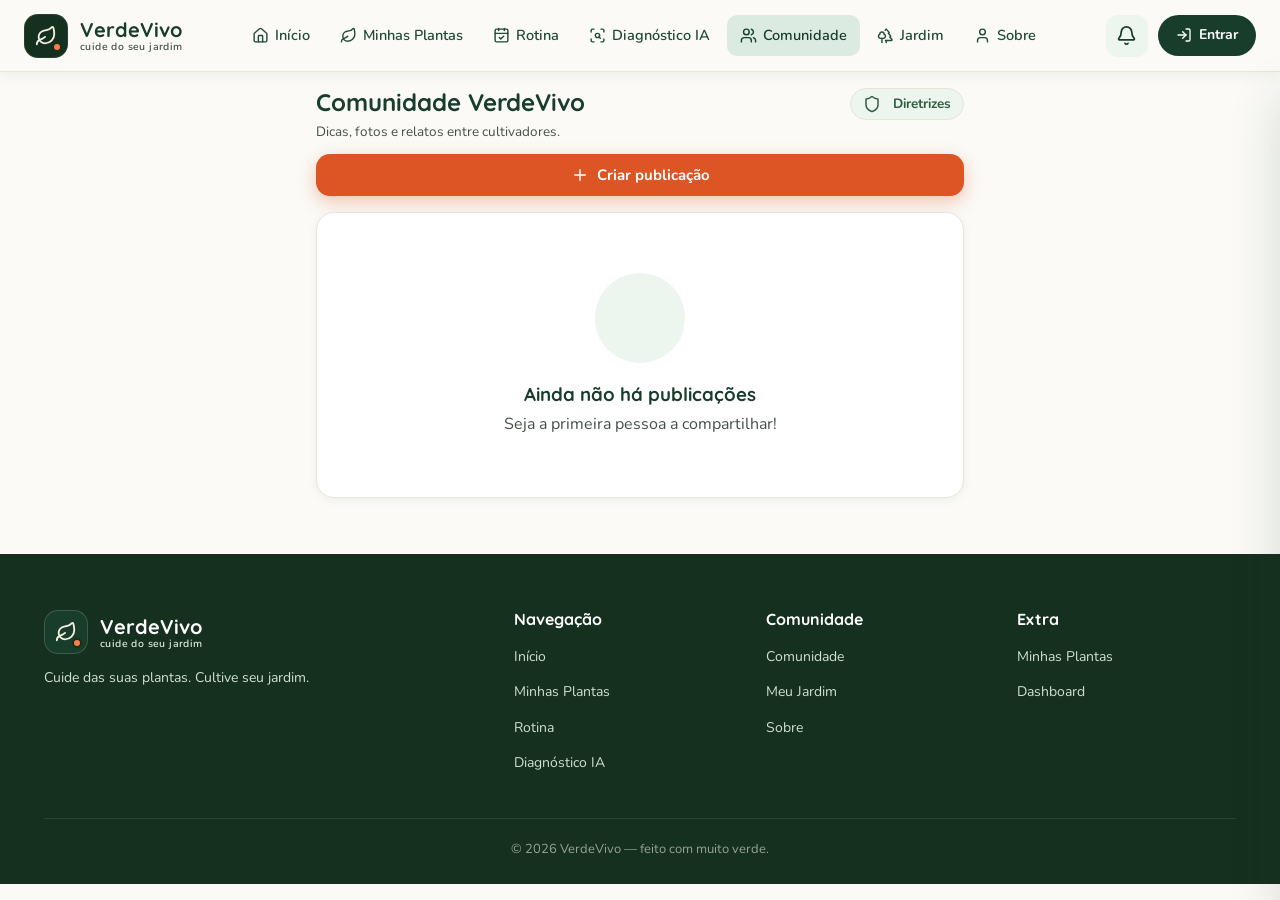
==== commit 0ba5f9d9: "Atualiza aba Comunidade para modelo mobile no Flutter e versao web (GitHub Pages)" ====
--- a/community.html
+++ b/community.html
@@ -1,4 +1,4 @@
-﻿<!DOCTYPE html>
+<!DOCTYPE html>
 <html lang="pt-BR">
 <head>
   <meta charset="UTF-8">
@@ -14,32 +14,42 @@
   <div id="navbar"></div>
 
   <main class="main-pad" style="background:var(--bg)">
-    <div class="container page-section">
-      <div class="section-head">
-        <div>
-          <h1 class="page-title">Comunidade VerdeVivo</h1>
-          <p class="page-sub">Compartilhe suas plantas, jardins, dicas e descobertas.</p>
+    <div class="container page-section" style="max-width:680px;padding:16px">
+      <div class="section-head" style="margin-bottom:16px;flex-direction:column;align-items:stretch;gap:12px">
+        <div style="display:flex;justify-content:space-between;align-items:flex-start;gap:12px">
+          <div>
+            <h1 class="page-title" style="font-size:24px;margin-bottom:4px">Comunidade VerdeVivo</h1>
+            <p class="page-sub" style="font-size:13.5px">Dicas, fotos e relatos entre cultivadores.</p>
+          </div>
+          <button class="btn btn-ghost btn-sm" id="btn-toggle-rules" style="white-space:nowrap;padding:6px 12px;border-radius:999px;border:1px solid var(--border)" title="Diretrizes">
+            <svg data-lucide="shield" width="16" height="16" style="margin-right:4px"></svg>Diretrizes
+          </button>
         </div>
-        <button class="btn btn-primary" data-open-post-modal><svg data-lucide="plus" width="18" height="18"></svg>Criar publicação</button>
+
+        <button class="btn btn-primary btn-block" data-open-post-modal style="border-radius:14px;padding:12px;font-weight:700">
+          <svg data-lucide="plus" width="18" height="18"></svg>Criar publicação
+        </button>
       </div>
 
-      <div class="grid" style="grid-template-columns:1fr 320px;gap:24px">
-        <div id="post-feed"></div>
-
-        <aside>
-          <div class="card" style="padding:22px;position:sticky;top:calc(var(--nav-h) + 20px)">
-            <h3 style="margin-bottom:14px">Regras rápidas</h3>
-            <ul style="list-style:none;display:flex;flex-direction:column;gap:12px">
-              <li class="flex gap-8"><span class="badge badge-green" style="border-radius:8px">🌱</span><span style="font-size:14px">Compartilhe fotos e dicas reais.</span></li>
-              <li class="flex gap-8"><span class="badge badge-green" style="border-radius:8px">💧</span><span style="font-size:14px">Seja gentil e respeitoso.</span></li>
-              <li class="flex gap-8"><span class="badge badge-green" style="border-radius:8px">🌿</span><span style="font-size:14px">Publicações denunciadas recebem revisão.</span></li>
-            </ul>
-            <hr class="divider">
-            <h4 style="margin-bottom:8px">Curtidas reais</h4>
-            <p class="text-muted" style="font-size:13.5px">Aqui as curtidas começam em 0 e aumentam a cada toque. Sem números fictícios.</p>
+      <!-- Collapsible Mobile Guidelines -->
+      <div class="card hidden" id="community-rules-card" style="padding:18px;border-radius:18px;border:1.5px solid var(--green-light);background:var(--green-lighter);margin-bottom:18px">
+        <div style="display:flex;justify-content:space-between;align-items:center;margin-bottom:12px">
+          <div style="display:flex;align-items:center;gap:8px">
+            <span style="font-size:20px">🌿</span>
+            <strong style="color:var(--green-dark);font-size:15px">Diretrizes da Comunidade</strong>
           </div>
-        </aside>
+          <button class="btn btn-ghost btn-sm" id="btn-close-rules" style="padding:4px 8px;font-size:12px">Fechar</button>
+        </div>
+        <ul style="list-style:none;display:flex;flex-direction:column;gap:8px;font-size:13px;color:var(--text-muted)">
+          <li class="flex gap-8"><span>🌱</span><span>Compartilhe fotos e dicas reais das suas plantas.</span></li>
+          <li class="flex gap-8"><span>💧</span><span>Mantenha um diálogo respeitoso e acolhedor.</span></li>
+          <li class="flex gap-8"><span>🌿</span><span>Sem spam, anúncios comerciais ou desinformação.</span></li>
+          <li class="flex gap-8"><span>❤️</span><span>Curtidas em tempo real para incentivar cultivadores.</span></li>
+        </ul>
       </div>
+
+      <!-- Mobile Feed -->
+      <div id="post-feed" style="display:flex;flex-direction:column;gap:16px"></div>
     </div>
   </main>
 
@@ -204,6 +214,16 @@
     document.querySelector('[data-open-post-modal]').addEventListener('click', () => {
       if (!App.requireLogin('Crie uma conta para publicar na comunidade.')) return;
       openPostModal(null);
+    });
+
+    document.getElementById('btn-toggle-rules')?.addEventListener('click', () => {
+      const card = document.getElementById('community-rules-card');
+      if (card) card.classList.toggle('hidden');
+    });
+
+    document.getElementById('btn-close-rules')?.addEventListener('click', () => {
+      const card = document.getElementById('community-rules-card');
+      if (card) card.classList.add('hidden');
     });
 
     function openPostModal(post) {
